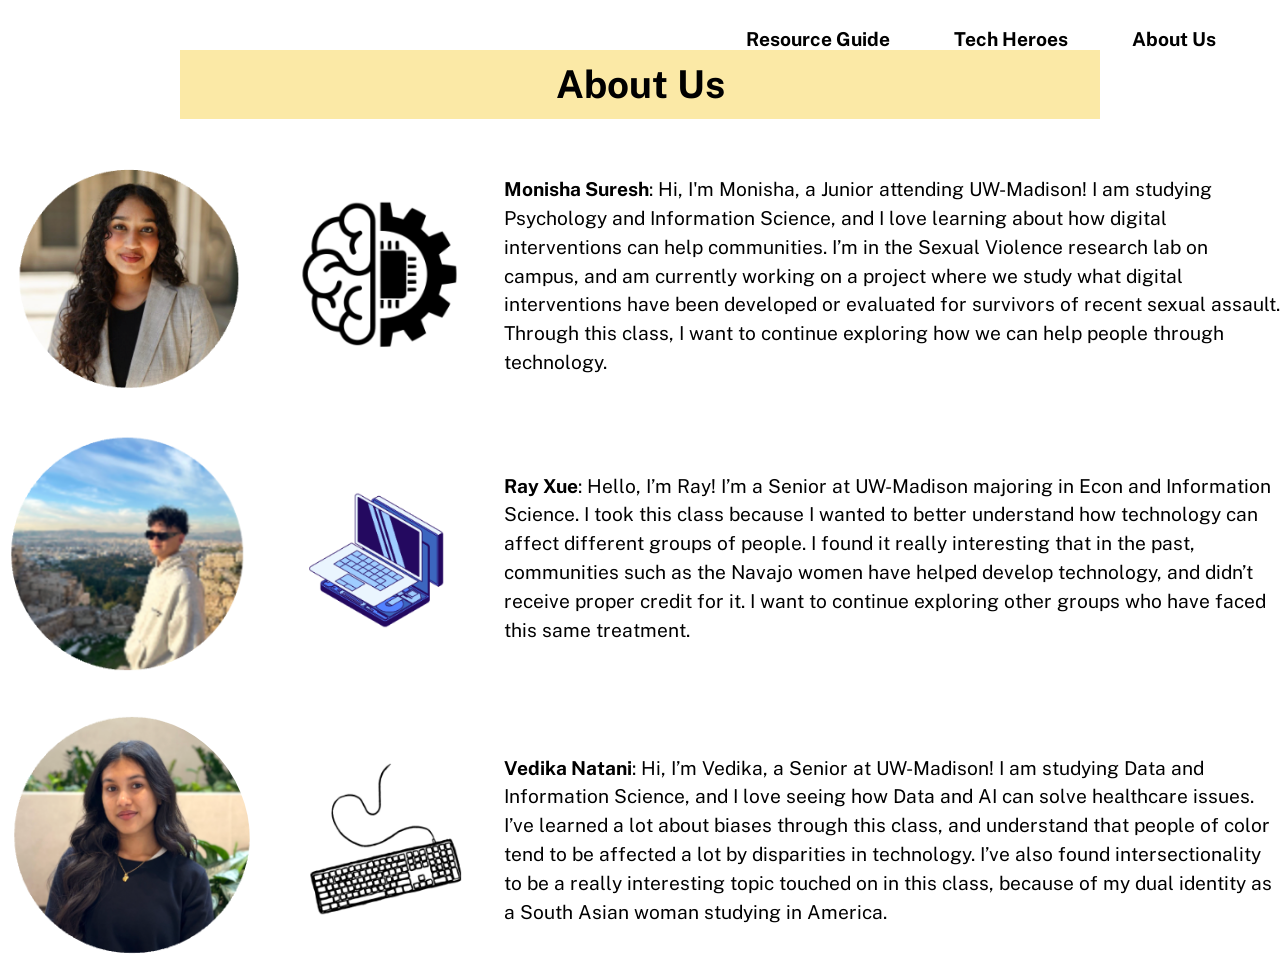
==== about-us.html @ 53cbfead "added about us page" ====
<!DOCTYPE html>
<html lang="en">
<head>
  <meta charset="UTF-8">
  <title>About Us - Code and Power</title>
  <link rel="preconnect" href="https://fonts.googleapis.com">
  <link rel="preconnect" href="https://fonts.gstatic.com" crossorigin>
  <link href="https://fonts.googleapis.com/css2?family=Anton&family=Public+Sans:wght@400;600;700&display=swap" rel="stylesheet">
  <link rel="stylesheet" href="style.css">
</head>
<body class="page about-us">

  <header class="site-header">
    <nav aria-label="Main navigation">

        <!-- This part of the code is the navigation bar. It contains links to the three required pages, so this part stays the same MS.-->
        <ul class="nav-links">
        <li><a href="resource-guide.html" aria-current="page">Resource Guide</a></li>
        <li><a href="tech-heroes.html">Tech Heroes</a></li>
        <li><a href="about-us.html">About Us</a></li>
        </ul>
    </nav>
  </header>

  <main class="page">

    <h1 class="page-title"><span>About Us</span></h1>

    <section class="members">

      <article class="member">
        <img class="member-photo" src="assets/MS_img.png" alt="Portrait of Monisha Suresh">
        <img class="member-icon" src="assets/ms2_img.png" alt="" aria-hidden="true">
        <p><strong>Monisha Suresh</strong>: Hi, I'm Monisha, a Junior attending UW-Madison! I am studying Psychology and Information Science, and I love learning about how digital interventions can help communities. I’m in the Sexual Violence research lab on campus, and am currently working on a project where we study what digital interventions have been developed or evaluated for survivors of recent sexual assault. Through this class, I want to continue exploring how we can help people through technology.</p>
      </article>

      <article class="member">
        <img class="member-photo" src="assets/RX_img.png" alt="Portrait of Ray Xue">
        <img class="member-icon" src="assets/rx2_img.png" alt="" aria-hidden="true">
        <p><strong>Ray Xue</strong>: Hello, I’m Ray! I’m a Senior at UW-Madison majoring in Econ and Information Science. I took this class because I wanted to better understand how technology can affect different groups of people. I found it really interesting that in the past, communities such as the Navajo women have helped develop technology, and didn’t receive proper credit for it. I want to continue exploring other groups who have faced this same treatment.</p>
      </article>

      <article class="member">
        <img class="member-photo" src="assets/VN_img.png" alt="Portrait of Vedika Natani">
        <img class="member-icon" src="assets/vn2_img.png" alt="" aria-hidden="true">
        <p><strong>Vedika Natani</strong>: Hi, I’m Vedika, a Senior at UW-Madison! I am studying Data and Information Science, and I love seeing how Data and AI can solve healthcare issues. I’ve learned a lot about biases through this class, and understand that people of color tend to be affected a lot by disparities in technology. I’ve also found intersectionality to be a really interesting topic touched on in this class, because of my dual identity as a South Asian woman studying in America.</p>
      </article>

    </section>

  </main>

</body>
</html>
---- style.css ----
/* These are some Global variables defined at the top. These will be used throughout the website VN */
:root {
    --ink: #000;
    --paper: #fff;
    --highlight: #fbe9a6;
    --font-display: "Anton", "Impact", "Arial Narrow Bold", sans-serif;
    --font-body: "Public Sans", "Helvetica Neue", Arial, sans-serif;
  }
  
  /* Referenced Stack Overflow article to apply box sizing property to EVERY element along with before and after pseudo elements in the webpage VN*/
  /* https://stackoverflow.com/questions/69142205/can-this-code-section-before-after-boxsizing-border-box-work */
  *, *::before, *::after { box-sizing: border-box; }
  
  html, body { height: 100%; margin: 0; }
  
  body {
    background: var(--paper);
    color: var(--ink);
    font-family: var(--font-body);
  }
  
  a { color: inherit; }
  
  /* This is the navbar section, and it is shared by all pages VN */
  .site-header {
    position: absolute;
    top: 0;
    left: 0;
    right: 0;
    padding: 1.75rem 4rem;
  }
  
  .nav-links {
    display: flex;
    justify-content: flex-end;
    gap: 4rem;
    margin: 0;
    padding: 0;
    list-style: none;
  }
  
  .nav-links a {
    font-size: 1.2rem;
    font-weight: 700;
    text-decoration: none;
  }
  
  .nav-links a:hover,
  .nav-links a:focus-visible {
    text-decoration: underline;
    text-decoration-thickness: 3px;
    text-underline-offset: 6px;
  }
  
  /* ------------- This is the Splash Page section VN -------------------*/
  body.splash {
    height: 100vh;
    overflow: hidden; /* splash page never scrolls VN*/
  }
  
  .hero {
    height: 100%;
    display: flex;
    flex-direction: column;
    align-items: center;
    justify-content: center;
    padding: 0 2rem;
    text-align: center;
  }
  
  .hero h1 {
    margin: 0;
    font-family: var(--font-display);
    font-weight: 400;
    font-size: clamp(3.5rem, 9vw, 7.5rem);
    line-height: 1.1;
    text-transform: none;
  }
  
  /* This is what gives the subheading a highlight VN */
  .tagline {
    margin: 0.4rem 0 0;
    padding: 0.6rem 2.5rem;
    background: var(--highlight);
    font-size: clamp(1.1rem, 2.4vw, 2rem);
    font-weight: 700;
    width: min(72vw, 1100px);
  }

  /* Three images under the highlighted subheading; viewport height is set and fixed so the page doesn't need to be scrolled VN */
  .hero-images {
    display: flex;
    justify-content: space-around;
    align-items: flex-end;
    width: min(72vw, 1100px);
    margin-top: 7vh; /* 7vh away from the bottom of the subheading VN */
  }

  .hero-images img {
    display: block;
    width: auto;
    max-width: 30%;
    object-fit: contain;
  }

  /* heights for all three images are already set and fixed here VN*/
  .img-scales { height: 26vh; }
  .img-heart  { height: 33vh; }
  .img-code   { height: 21vh; }

  /* -------------- This is the section for an inner page: Resource Page MS-------------------------*/
.page .site-header {
    position: static; /* nav sits in normal flow on pages that scroll MS */
    padding-bottom: 0;
  }
   
  .content {
    max-width: 920px;
    margin: 0 auto;
    padding: 1.5rem 1.5rem 5rem;
    font-size: 1.1rem;
    line-height: 1.55;
  }
   
  .page-title {
    margin: 0 0 2rem;
    text-align: center;
    font-size: 1.35rem;
    font-weight: 700;
  }
   
  .page-title span {
    display: block;
    padding: 0.6rem 1rem;
    background: var(--highlight);
  }
   
  .block p { margin: 0 0 1.4rem; }
   
  .block h2 {
    margin: 0 0 1.25rem;
    font-size: 1.1rem;
    font-weight: 700;
  }
   
  /* dashed divider between sections MS*/
  .divided {
    margin-top: 2.5rem;
    padding-top: 1.25rem;
    border-top: 2px dashed var(--ink);
  }

  /* -------------- This is the section for an inner page: About Us VN-------------------------*/
  .content.wide { max-width: 1240px; }
 
.about-us .page-title { margin-bottom: 2.0rem; }
 
.about-us .page-title span {
  max-width: 920px;
  margin: 0 auto;
  padding: 0.75rem 1rem;
  font-size: clamp(1.6rem, 3vw, 2.4rem);
}
 
.members {
  display: flex;
  flex-direction: column;
  gap: 2rem;
}
 
/* photo | icon | text */
.member {
  display: grid;
  grid-template-columns: 250px 190px 1fr;
  align-items: center;
  column-gap: 2rem;
}
 
.member p {
  margin: 0;
  font-size: 1.2rem;
  line-height: 1.5;
}
 
.member-photo {
  width: 250px;
  height: 250px;
  border-radius: 50%;
  object-fit: cover;
  display: block;
}
 
.member-icon {
  width: 100%;
  max-height: 170px;
  object-fit: contain;
  display: block;
}
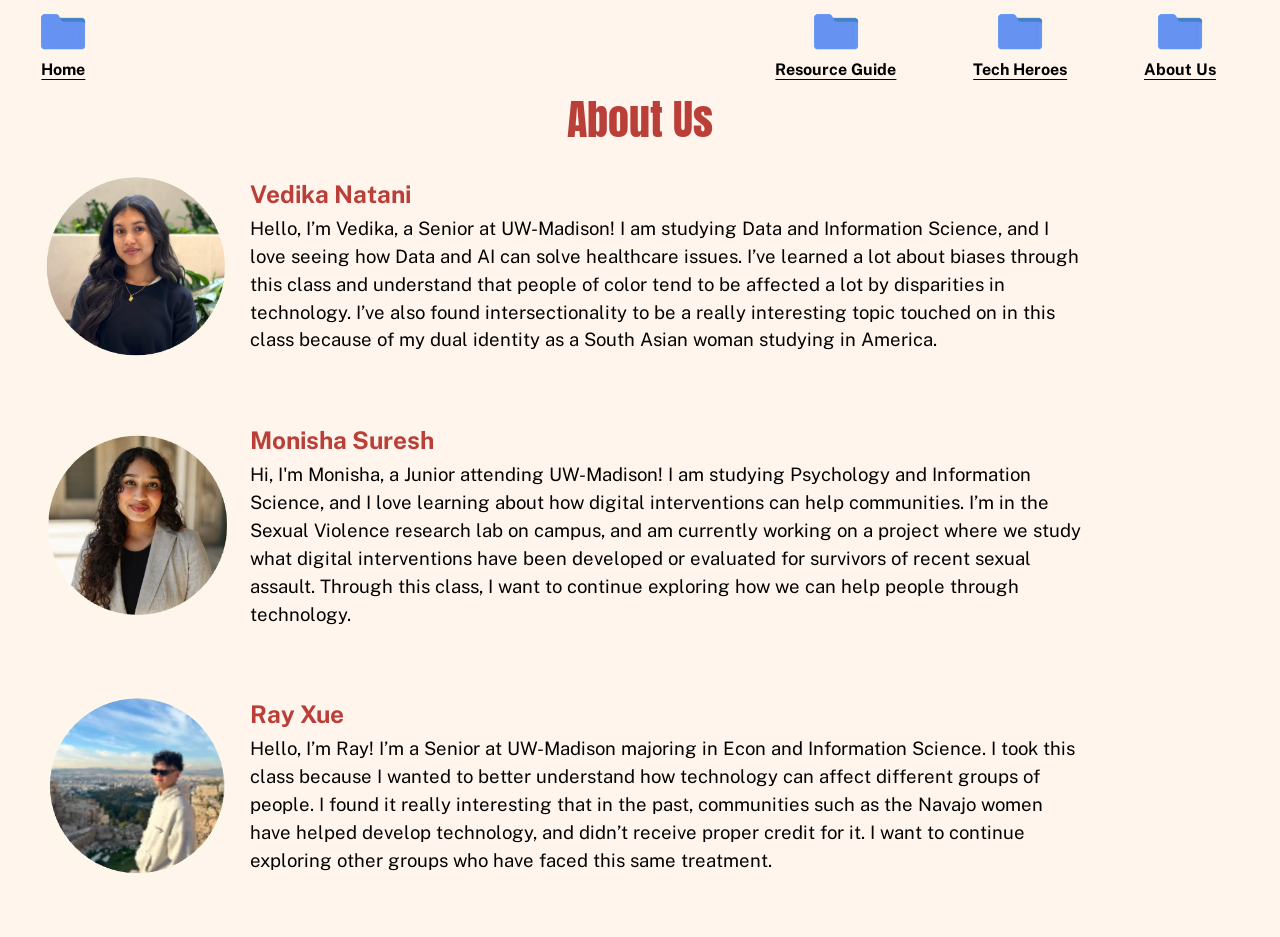
==== commit 67973c1f: "updated about us page based on new design and added comments" ====
--- a/about-us.html
+++ b/about-us.html
@@ -3,50 +3,88 @@
 <head>
   <meta charset="UTF-8">
   <title>About Us - Code and Power</title>
+
+  <!-- These three lines connect and load Google Fonts, so we can use the fonts we like (used Stack Overflow as reference) VN-->
   <link rel="preconnect" href="https://fonts.googleapis.com">
   <link rel="preconnect" href="https://fonts.gstatic.com" crossorigin>
   <link href="https://fonts.googleapis.com/css2?family=Anton&family=Public+Sans:wght@400;600;700&display=swap" rel="stylesheet">
+
   <link rel="stylesheet" href="style.css">
 </head>
-<body class="page about-us">
 
-  <header class="site-header">
+<!-- class="guide" tells our stylesheet to apply the same background as other pages (resource guide page for example) VN -->
+<body class="guide">
+
+  
+  <!-- This is the navbar, and it will stay the same across all pages of the website. It links to the 3 required pages plus the splash page VN-->
+  <header class="splash-nav">
     <nav aria-label="Main navigation">
-
-        <!-- This part of the code is the navigation bar. It contains links to the three required pages, so this part stays the same MS.-->
-        <ul class="nav-links">
-        <li><a href="resource-guide.html" aria-current="page">Resource Guide</a></li>
-        <li><a href="tech-heroes.html">Tech Heroes</a></li>
-        <li><a href="about-us.html">About Us</a></li>
-        </ul>
+      <ul>
+        <li class="nav-home">
+          <a href="index.html" aria-current="page">
+            <img class="folder" src="assets/folder-icon_img.png" alt="">
+            <span>Home</span>
+          </a>
+        </li>
+        <li>
+          <a href="resource-guide.html">
+            <img class="folder" src="assets/folder-icon_img.png" alt="">
+            <span>Resource Guide</span>
+          </a>
+        </li>
+        <li>
+          <a href="tech-heroes.html">
+            <img class="folder" src="assets/folder-icon_img.png" alt="">
+            <span>Tech Heroes</span>
+          </a>
+        </li>
+        <li>
+          <a href="about-us.html">
+            <img class="folder" src="assets/folder-icon_img.png" alt="">
+            <span>About Us</span>
+          </a>
+        </li>
+      </ul>
     </nav>
   </header>
 
-  <main class="page">
 
-    <h1 class="page-title"><span>About Us</span></h1>
+  <!-- page title, this is same style as resource guide page, so used the same style rule VN -->
+  <header class="guide-header">
+    <h1>About Us</h1>
+  </header>
 
-    <section class="members">
+  <main class="about-main">
 
-      <article class="member">
-        <img class="member-photo" src="assets/MS_img.png" alt="Portrait of Monisha Suresh">
-        <img class="member-icon" src="assets/ms2_img.png" alt="" aria-hidden="true">
-        <p><strong>Monisha Suresh</strong>: Hi, I'm Monisha, a Junior attending UW-Madison! I am studying Psychology and Information Science, and I love learning about how digital interventions can help communities. I’m in the Sexual Violence research lab on campus, and am currently working on a project where we study what digital interventions have been developed or evaluated for survivors of recent sexual assault. Through this class, I want to continue exploring how we can help people through technology.</p>
-      </article>
+    <!-- Each team member is one <article>: a round photo on the left, then their name
+         and bio on the right. The three are stacked with a gap between them VN -->
 
-      <article class="member">
-        <img class="member-photo" src="assets/RX_img.png" alt="Portrait of Ray Xue">
-        <img class="member-icon" src="assets/rx2_img.png" alt="" aria-hidden="true">
-        <p><strong>Ray Xue</strong>: Hello, I’m Ray! I’m a Senior at UW-Madison majoring in Econ and Information Science. I took this class because I wanted to better understand how technology can affect different groups of people. I found it really interesting that in the past, communities such as the Navajo women have helped develop technology, and didn’t receive proper credit for it. I want to continue exploring other groups who have faced this same treatment.</p>
-      </article>
+    <!--------------------------- VEDIKA ----------------------->
+    <article class="member">
+      <img class="member-photo" src="assets/VN_img.png" alt="Portrait of Vedika Natani">
+      <div class="member-text">
+        <h2>Vedika Natani</h2>
+        <p>Hello, I’m Vedika, a Senior at UW-Madison! I am studying Data and Information Science, and I love seeing how Data and AI can solve healthcare issues. I’ve learned a lot about biases through this class and understand that people of color tend to be affected a lot by disparities in technology. I’ve also found intersectionality to be a really interesting topic touched on in this class because of my dual identity as a South Asian woman studying in America.</p>
+      </div>
+    </article>
 
-      <article class="member">
-        <img class="member-photo" src="assets/VN_img.png" alt="Portrait of Vedika Natani">
-        <img class="member-icon" src="assets/vn2_img.png" alt="" aria-hidden="true">
-        <p><strong>Vedika Natani</strong>: Hi, I’m Vedika, a Senior at UW-Madison! I am studying Data and Information Science, and I love seeing how Data and AI can solve healthcare issues. I’ve learned a lot about biases through this class, and understand that people of color tend to be affected a lot by disparities in technology. I’ve also found intersectionality to be a really interesting topic touched on in this class, because of my dual identity as a South Asian woman studying in America.</p>
-      </article>
+    <!------------------- MONISHA ----------------------->
+    <article class="member">
+      <img class="member-photo" src="assets/MS_img.png" alt="Portrait of Monisha Suresh">
+      <div class="member-text">
+        <h2>Monisha Suresh</h2>
+        <p>Hi, I'm Monisha, a Junior attending UW-Madison! I am studying Psychology and Information Science, and I love learning about how digital interventions can help communities. I’m in the Sexual Violence research lab on campus, and am currently working on a project where we study what digital interventions have been developed or evaluated for survivors of recent sexual assault. Through this class, I want to continue exploring how we can help people through technology.</p>
+      </div>
+    </article>
 
-    </section>
+    <!--------------------- RAY -------------------------->
+    <article class="member">
+      <img class="member-photo" src="assets/RX_img.png" alt="Portrait of Ray Xue">
+      <div class="member-text">
+        <h2>Ray Xue</h2>
+        <p>Hello, I’m Ray! I’m a Senior at UW-Madison majoring in Econ and Information Science. I took this class because I wanted to better understand how technology can affect different groups of people. I found it really interesting that in the past, communities such as the Navajo women have helped develop technology, and didn’t receive proper credit for it. I want to continue exploring other groups who have faced this same treatment.</p>
+      </div>
+    </article>
 
   </main>
 
--- a/style.css
+++ b/style.css
@@ -1,198 +1,351 @@
-/* These are some Global variables defined at the top. These will be used throughout the website VN */
+/* constant variables that will be used throughout the website VN */
 :root {
-    --ink: #000;
-    --paper: #fff;
-    --highlight: #fbe9a6;
-    --font-display: "Anton", "Impact", "Arial Narrow Bold", sans-serif;
-    --font-body: "Public Sans", "Helvetica Neue", Arial, sans-serif;
-  }
-  
-  /* Referenced Stack Overflow article to apply box sizing property to EVERY element along with before and after pseudo elements in the webpage VN*/
-  /* https://stackoverflow.com/questions/69142205/can-this-code-section-before-after-boxsizing-border-box-work */
-  *, *::before, *::after { box-sizing: border-box; }
-  
-  html, body { height: 100%; margin: 0; }
-  
-  body {
-    background: var(--paper);
-    color: var(--ink);
-    font-family: var(--font-body);
-  }
-  
-  a { color: inherit; }
-  
-  /* This is the navbar section, and it is shared by all pages VN */
-  .site-header {
-    position: absolute;
-    top: 0;
-    left: 0;
-    right: 0;
-    padding: 1.75rem 4rem;
-  }
-  
-  .nav-links {
+  --ink: #000;                /* main text color (black) VN */
+  --cream: #fff5ec;           /* page background VN */
+  --brick: #b93f38;           /* red: title, date cards, footer bar VN */
+
+  /* we will be using our chosen fonts from Google Fonts. If they fail to load, we listed some backup fonts below VN */
+  --font-display: "Anton", "Impact", "Arial Narrow Bold", sans-serif;   /* big title and date numbers VN */
+  --font-body: "Public Sans", "Helvetica Neue", Arial, sans-serif;      /* everything else VN */
+}
+
+
+/* ---------- This is the "base" / what we will be using throughout the website VN ---------- */
+/* Makes width and height include padding and borders, so sizes are easier to work with VN */
+*, *::before, *::after { box-sizing: border-box; }
+
+/* Remove the browser's default margin around the page VN */
+html, body { height: 100%; margin: 0; }
+
+body {
+  color: var(--ink);
+  font-family: var(--font-body);
+}
+
+/* the links will be the same color as the text instead of turning blue VN */
+a { color: inherit; }
+
+
+/* ---------- 3. Splash page (index.html) ---------- */
+/* ".splash" is the class on the <body> of index.html, so these rules
+   only apply to this page VN */
+.splash {
+  /* The page is split into three stacked rows: navbar on top, main
+     content in the middle (1fr = takes all the leftover height), and the
+     footer bar at the bottom. There's no max-width, so the page always
+     reaches the edges of the browser window. VN */
+  display: grid;
+  grid-template-rows: auto 1fr auto;
+  height: 100vh;               /* vh = percent of the window height VN */
+  height: 100dvh;              
+  overflow: hidden;            /* we don't want the splash page to scroll VN */
+  background: var(--cream);
+}
+
+/* --- navbar: Home on the left, three page links on the right VN --- */
+
+.splash-nav { padding: 1.2vh 5vw 0 3vw; }
+
+.splash-nav ul {
+  display: flex;
+  align-items: flex-start;
+  gap: 6vw;                    /* space between the links VN */
+  margin: 0;
+  padding: 0;
+  list-style: none;            /* removes the bullet points VN */
+}
+
+/* An auto margin on the right takes up all the free space, which pushes
+   the other three links to the far right edge VN */
+.splash-nav .nav-home { margin-right: auto; }
+
+.splash-nav a {
+  display: flex;
+  flex-direction: column; /* folder icon on top, label underneath VN */
+  align-items: center;
+  gap: 0.3rem;
+  /* from Stack Overflow: clamp(smallest, preferred, largest): scales with screen width but
+     never gets smaller or bigger than the limits VN */
+  font-size: clamp(1rem, 1.2vw, 1.7rem);
+  font-weight: 700;
+  text-decoration: underline;
+  text-underline-offset: 4px;
+}
+
+/* hover means mouse is over the page link VN */
+.splash-nav a:hover,
+.splash-nav a:focus-visible { color: var(--brick); }
+
+/* The folder icon image VN */
+.folder { display: block; width: clamp(40px, 4.8vw, 50px); height: auto; }
+
+/* --- main area: date cards on the left, banner + title on the right VN --- */
+.stage {
+  display: grid;
+  grid-template-columns: 32vw 1fr;   /* left column is 32% of the screen VN */
+  column-gap: 4vw;
+  padding: 0 2.5vw 3vh 2vw;
+  min-height: 0;   /* lets the grid shrink to fit the screen instead of overflowing VN */
+}
+
+/* Date cards, stacked vertically and pinned to the bottom of the left column VN */
+.dates {
+  align-self: end;  /* sit at the bottom of the column VN */
+  display: flex;
+  flex-direction: column;
+  gap: 2.2vh;
+  margin: 0;
+  padding: 0;
+  list-style: none;
+  color: var(--brick);   /* red text for every card VN*/
+}
+
+/* One card: the date on the left, the event name filling the rest VN */
+.dates li {
+  display: grid;
+  grid-template-columns: auto 1fr;   /* "auto" fits the date; "1fr" lets the event name use the remaining space VN */
+  align-items: center;
+  column-gap: 1.2vw;
+  padding: 0.8vh 1.5vw;
+  border: 2px solid var(--brick);
+  border-radius: 999px;
+}
+
+/* Day number + month, side by side, lined up along the bottom of the text VN */
+.date { display: flex; align-items: baseline; gap: 0.35vw; }
+
+.day {
+  font-family: var(--font-display); 
+  /* min() picks the smaller of the two values, so the number shrinks on
+     short screens and the cards never push the page past the screen. VN */
+  font-size: min(4.5vw, 9.5vh);
+  line-height: 1.1;
+}
+
+.month {
+  font-size: min(1.6vw, 3vh);
+  text-transform: uppercase; /* shows "Oct" as "OCT" VN */
+}
+
+.event {
+  text-align: center;
+  font-size: min(1.75vw, 3.3vh);
+  font-weight: 700;
+  text-transform: uppercase;
+  line-height: 1.3;
+}
+
+/* Right column: banner image above the title and tagline VN */
+.intro {
+  display: flex;
+  flex-direction: column;
+  gap: 4vh;
+  min-height: 0;
+  padding-top: 4vh;
+}
+
+.banner {
+  display: block;
+  width: 100%;
+  height: 32vh;
+  object-fit: cover;  /* crops instead of stretching if the shape differs VN */
+}
+
+/* Title + tagline block. The auto left margin pushes it toward the right VN */
+.intro-text {
+  width: 34vw;
+  margin: 0 2vw 0 auto;
+  text-align: center;
+}
+
+.intro-text h1 {
+  margin: 0;
+  color: var(--brick);
+  font-family: var(--font-display);
+  font-weight: 400;          
+  font-size: clamp(2.5rem, 5.3vw, 6.5rem);
+  line-height: 1.1;
+  white-space: nowrap; /* keep "Code and Power" on one line VN */
+}
+
+.tagline {
+  margin: 1.5vh 0 0;
+  font-size: clamp(1.1rem, 2vw, 2.1rem);
+  font-weight: 700;
+  line-height: 1.3;
+  text-decoration: underline;
+  text-underline-offset: 5px;
+}
+
+/* --- footer credits bar --- */
+.credits {
+  background: var(--brick);  /* the red bar across the bottom VN */
+  color: #fff;
+  padding: 2vh 2rem;
+}
+
+.credits ul {
+  display: flex;
+  justify-content: center; /* center the names in the bar VN */
+  margin: 0;
+  padding: 0;
+  list-style: none;
+  font-size: clamp(0.9rem, 1.2vw, 1.6rem);
+  font-weight: 700;
+}
+
+/* Referenced Stack Overflow: Adds a "|" before every name except the first. "li + li" means "an li
+   that comes right after another li". This way, we don't need separate bars typed in VN */
+.credits li + li::before {
+  content: "|";
+  margin: 0 2vw;
+}
+
+  /* ---------- This section is for the Resource Guide page (resource-guide.html) MS ---------- */
+  .guide {
+    min-height: 100vh;
+    height: auto;   /* let the page grow as tall as its content MS */
+    background: var(--cream);
+    /* Text scales with the screen width but stays between 1rem and 1.45rem MS */
+    font-size: clamp(1rem, 1.45vw, 1.45rem);
+    line-height: 1.5;            /* space between lines of text MS */
+  }
+   
+  /* --- title row: folder icon + red title, centered MS --- */
+  .guide-header {
     display: flex;
-    justify-content: flex-end;
-    gap: 4rem;
+    justify-content: center;
+    align-items: center;  /* line the icon up with the middle of the title MS */
+    gap: 1.5vw;
+    padding: 1.5vh 3vw 0;
+  }
+   
+  .home-link { display: block; flex-shrink: 0; }   /* flex-shrink: 0 stops the icon from being squeezed on narrow  screens MS */
+   
+  .guide-header h1 {
+    margin: 0;
+    color: var(--brick);
+    font-family: var(--font-display);
+    font-weight: 400;            
+    font-size: clamp(1.8rem, 3.3vw, 3.6rem);
+    line-height: 1.15;
+    text-align: center; /* if the title wraps to two lines, keep it centered MS */
+  }
+   
+  /* --- main content: 3vw margin on the left and right, no max-width MS --- */
+  .guide-main { padding: 1vh 3vw 6vh; }
+   
+  .guide-main p { margin: 0 0 1.2em; }   /* blank space between paragraphs MS */
+   
+  /* The first paragraph is centered; the ones after it are left-aligned. MS */
+  .lead { text-align: center; }
+   
+  /* --- reflection box: one rounded red border around the whole section MS --- */
+  .reflection {
+    margin: 3rem 0 2rem;
+    padding: 1rem 1.5vw 1.25rem;
+    border: 2px solid var(--brick);
+    border-radius: 2.5rem;       
+  }
+   
+  .reflection h2 {
+    margin: 0 0 0.6em;
+    font-size: 1.1em;
+    font-weight: 700;
+  }
+   
+  .reflection p:last-child { margin-bottom: 0; }   /* no extra space under the last line inside the box MS */
+   
+  /* Red lines like "Watch Kimberlé Crenshaw's TED talk..." MS */
+  .red-label { color: var(--brick); }
+   
+  /* Space reserved for the video, keeps the TED talk video centered MS */
+  .video-embed {
+    min-height: 12rem;
+    margin: 0 0 1.2em;
+    text-align: center;
+  }
+   
+  .video-embed iframe {
+    width: 100%;
+    max-width: 800px;
+    aspect-ratio: 16 / 9; /* keeps a standard video shape at any width MS */
+    border: 0;
+  }
+   
+  /* --- resources list: book icon + underlined title + description MS --- */
+  .resources h2 {
+    margin: 0 0 0.6em;
+    font-size: 1.15em;
+    font-weight: 700;
+    text-decoration: underline;
+  }
+   
+  .resource-list {
+    display: grid;
+    gap: 0.8em;  /* space between the three items MS */
     margin: 0;
     padding: 0;
-    list-style: none;
-  }
-  
-  .nav-links a {
-    font-size: 1.2rem;
-    font-weight: 700;
-    text-decoration: none;
-  }
-  
-  .nav-links a:hover,
-  .nav-links a:focus-visible {
-    text-decoration: underline;
-    text-decoration-thickness: 3px;
-    text-underline-offset: 6px;
-  }
-  
-  /* ------------- This is the Splash Page section VN -------------------*/
-  body.splash {
-    height: 100vh;
-    overflow: hidden; /* splash page never scrolls VN*/
-  }
-  
-  .hero {
-    height: 100%;
-    display: flex;
-    flex-direction: column;
-    align-items: center;
-    justify-content: center;
-    padding: 0 2rem;
-    text-align: center;
-  }
-  
-  .hero h1 {
-    margin: 0;
-    font-family: var(--font-display);
-    font-weight: 400;
-    font-size: clamp(3.5rem, 9vw, 7.5rem);
-    line-height: 1.1;
-    text-transform: none;
-  }
-  
-  /* This is what gives the subheading a highlight VN */
-  .tagline {
-    margin: 0.4rem 0 0;
-    padding: 0.6rem 2.5rem;
-    background: var(--highlight);
-    font-size: clamp(1.1rem, 2.4vw, 2rem);
-    font-weight: 700;
-    width: min(72vw, 1100px);
-  }
-
-  /* Three images under the highlighted subheading; viewport height is set and fixed so the page doesn't need to be scrolled VN */
-  .hero-images {
-    display: flex;
-    justify-content: space-around;
-    align-items: flex-end;
-    width: min(72vw, 1100px);
-    margin-top: 7vh; /* 7vh away from the bottom of the subheading VN */
-  }
-
-  .hero-images img {
+    list-style: none;  /* we don't want the bullets, since each item has an icon MS */
+  }
+   
+  .resource-list li {
+    display: grid;
+    grid-template-columns: auto 1fr;   /* icon column + text column MS */
+    column-gap: 1.2vw;
+    align-items: start;
+  }
+   
+  .resource-list p { margin: 0; }
+  .resource-list a { text-decoration: underline; }
+   
+  .book {
     display: block;
-    width: auto;
-    max-width: 30%;
-    object-fit: contain;
-  }
-
-  /* heights for all three images are already set and fixed here VN*/
-  .img-scales { height: 26vh; }
-  .img-heart  { height: 33vh; }
-  .img-code   { height: 21vh; }
-
-  /* -------------- This is the section for an inner page: Resource Page MS-------------------------*/
-.page .site-header {
-    position: static; /* nav sits in normal flow on pages that scroll MS */
-    padding-bottom: 0;
-  }
-   
-  .content {
-    max-width: 920px;
-    margin: 0 auto;
-    padding: 1.5rem 1.5rem 5rem;
-    font-size: 1.1rem;
-    line-height: 1.55;
-  }
-   
-  .page-title {
-    margin: 0 0 2rem;
-    text-align: center;
-    font-size: 1.35rem;
-    font-weight: 700;
-  }
-   
-  .page-title span {
-    display: block;
-    padding: 0.6rem 1rem;
-    background: var(--highlight);
-  }
-   
-  .block p { margin: 0 0 1.4rem; }
-   
-  .block h2 {
-    margin: 0 0 1.25rem;
-    font-size: 1.1rem;
-    font-weight: 700;
-  }
-   
-  /* dashed divider between sections MS*/
-  .divided {
-    margin-top: 2.5rem;
-    padding-top: 1.25rem;
-    border-top: 2px dashed var(--ink);
-  }
-
-  /* -------------- This is the section for an inner page: About Us VN-------------------------*/
-  .content.wide { max-width: 1240px; }
+    width: clamp(30px, 3.4vw, 46px);
+    height: auto;   /* keeps the icon's proportions MS */
+    margin-top: 0.15em;  /* nudges the icon down to line up with the first line of text MS */
+  }
+
+/* ------------- This section will be for the tech heroes page VN ------------------ */
+
+
+/* ---------- This is the About Us page (about-us.html) VN ---------- */
+/* The page background, title, and base text size come from the shared rules
+   at the top (".guide, .heroes, .about"). Below are the parts
+   that are new and specifically for this page. VN */
  
-.about-us .page-title { margin-bottom: 2.0rem; }
+   .about-main { padding: 3vh 3vw 6vh; }
  
-.about-us .page-title span {
-  max-width: 920px;
-  margin: 0 auto;
-  padding: 0.75rem 1rem;
-  font-size: clamp(1.6rem, 3vw, 2.4rem);
-}
- 
-.members {
-  display: flex;
-  flex-direction: column;
-  gap: 2rem;
-}
- 
-/* photo | icon | text */
-.member {
-  display: grid;
-  grid-template-columns: 250px 190px 1fr;
-  align-items: center;
-  column-gap: 2rem;
-}
- 
-.member p {
-  margin: 0;
-  font-size: 1.2rem;
-  line-height: 1.5;
-}
- 
-.member-photo {
-  width: 250px;
-  height: 250px;
-  border-radius: 50%;
-  object-fit: cover;
-  display: block;
-}
- 
-.member-icon {
-  width: 100%;
-  max-height: 170px;
-  object-fit: contain;
-  display: block;
-}+   /* All team members have round photo on the left, name + bio on the right.
+      The photo column is 15% of the screen width, but never smaller than 130px
+      or larger than 250px. max-width stops the bio lines from stretching
+      across the whole screen VN */
+   .member {
+     display: grid;
+     grid-template-columns: clamp(130px, 15vw, 250px) 1fr;
+     column-gap: 1.5vw;
+     align-items: center; /* centers the photo against the name and bio VN */
+     max-width: 82vw;
+   }
+    
+   /* The space between one member and the next. */
+   .member + .member { margin-top: clamp(2rem, 7vh, 4.5rem); }
+    
+   /* to get the photos rounded, we took a square photo, rounded all the way into a curcle, and fill the circle by cropping instead of stretching VN */
+   .member-photo {
+     display: block;
+     width: 100%;
+     aspect-ratio: 1 / 1;  
+     border-radius: 50%;      
+     object-fit: cover;      
+   }
+    
+   .member-text h2 {
+     margin: 0 0 0.25em;
+     color: var(--brick);
+     font-size: clamp(1.3rem, 1.9vw, 2rem);
+     font-weight: 700;
+     line-height: 1.2;
+   }
+    
+   .member-text p { margin: 0; }
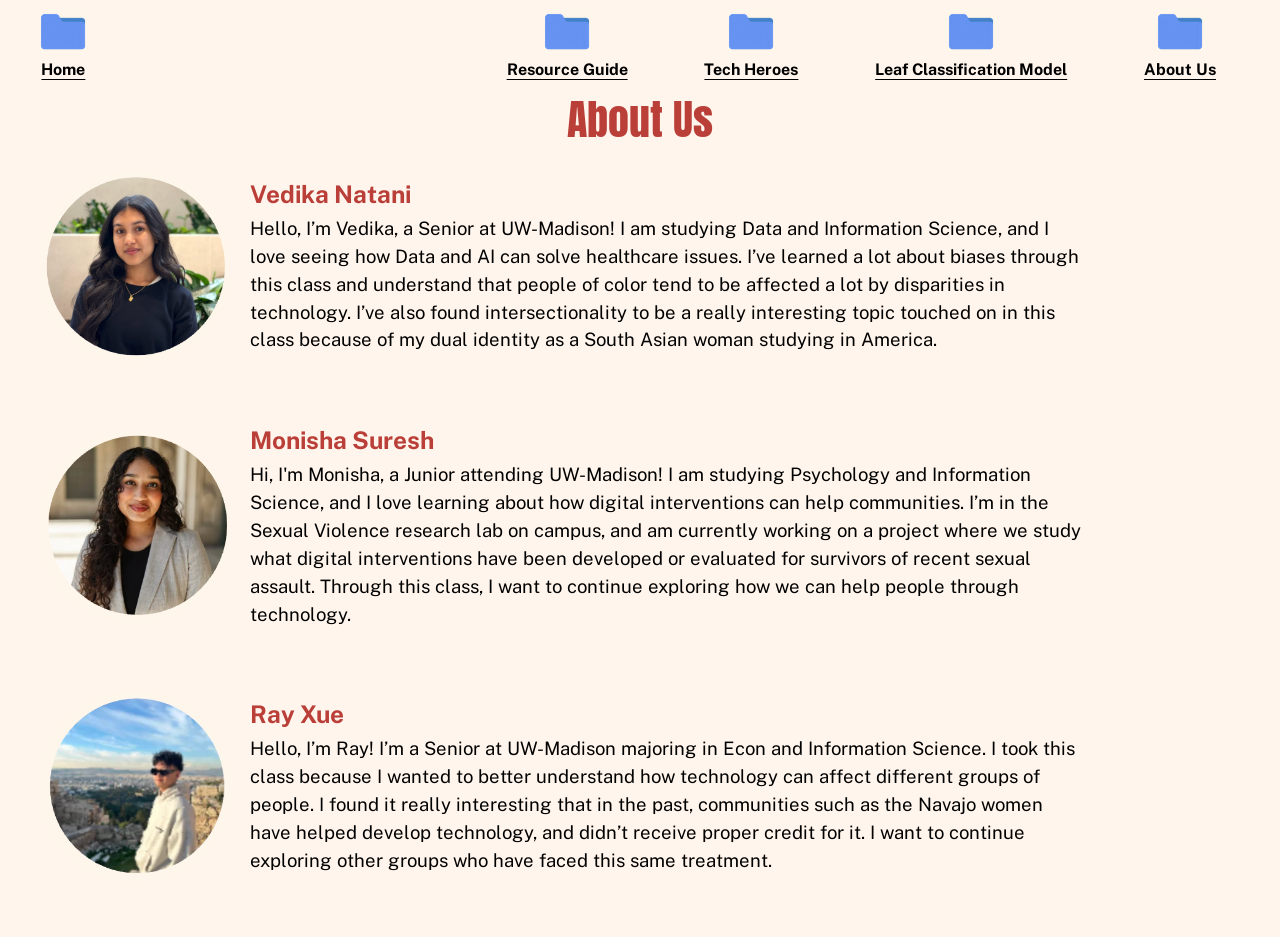
==== commit ffdde29a: "new page html and assets dump" ====
--- a/about-us.html
+++ b/about-us.html
@@ -36,6 +36,12 @@
           <a href="tech-heroes.html">
             <img class="folder" src="assets/folder-icon_img.png" alt="">
             <span>Tech Heroes</span>
+          </a>
+        </li>
+        <li>
+          <a href="teachable-machine.html">
+            <img class="folder" src="assets/folder-icon_img.png" alt="">
+            <span>Leaf Classification Model</span>
           </a>
         </li>
         <li>
--- a/style.css
+++ b/style.css
@@ -306,7 +306,95 @@
     margin-top: 0.15em;  /* nudges the icon down to line up with the first line of text MS */
   }
 
+/* --------- This is the "Questions to think about..." section (between the reflection box and Resources) VN ------ */
+.questions {
+  margin: 3.5rem 0;
+  text-align: center;  /* all the questions are centered VN */
+  font-size: 1.50rem;      
+}
+ 
+/* The "Questions to think about..." heading style VN */
+.questions h2 {
+  margin: 0 0 0.7em;
+  color: var(--brick);
+  font-size: 1.1em;
+  font-weight: 700;
+  text-decoration: underline;
+}
+ 
+.questions p { margin: 0 0 1.2em; } /* margin of this div/section VN */
+ 
+/* The bottom row: picture -> last two questions -> picture.
+   Each picture column is a share of the screen width, with a minimum and maximum size VN */
+.questions-row {
+  display: grid;
+  grid-template-columns: clamp(110px, 21vw, 340px) 1fr clamp(100px, 15vw, 250px);
+  column-gap: 2vw;
+}
+ 
+.questions-text { align-self: start; } /* text sits at the top of the row VN */
+.questions-text p:last-child { margin-bottom: 0; }
+ 
+.q-brain,
+.q-thinker {
+  display: block;
+  width: 100%;
+  height: auto;  /* keeps each picture's proportions VN */
+  align-self: end;  /* pictures sit at the bottom of the row VN */
+}
+
 /* ------------- This section will be for the tech heroes page VN ------------------ */
+/* The page background, title row, and base text size come from the shared
+   rules at the top (".guide, .heroes"). Below are the parts
+   that are only on this page. RX */
+ 
+/* Same side margins as the Resource Guide: content reaches the screen edges RX */
+.heroes-main { padding: 3vh 3vw 6vh; }
+ 
+/* One hero = red heading + rounded box. The top margin on every entry after
+   the first is the gap that keeps the three stacked boxes distinct. RX */
+.hero-entry + .hero-entry { margin-top: 3.5rem; }
+ 
+.hero-entry h2 {
+  margin: 0 0 0.3rem;
+  padding-left: 2vw;  /* lines the heading up just inside the box's rounded corner RX */
+  color: var(--brick);
+  font-size: clamp(1.4rem, 1.5vw, 2.4rem);
+  font-weight: 700;
+  line-height: 1.2;
+}
+ 
+/* The rounded red box. Two columns: photo on the left, text on the right.
+   The photo column is 15% of the screen width, but never smaller than 140px
+   or larger than 250px RX */
+.hero-box {
+  display: grid;
+  grid-template-columns: clamp(140px, 15vw, 250px) 1fr;
+  column-gap: 4vw;
+  align-items: center;  /* centers the photo vertically against the text RX */
+  padding: 1.5rem 2vw;
+  border: 2px solid var(--brick);
+  border-radius: 2.5rem;       
+}
+ 
+.hero-photo {
+  display: block;
+  width: 100%;
+  aspect-ratio: 17 / 20;  /* keeps every photo frame the same shape RX */
+  object-fit: cover;   /* fills the frame by cropping instead of stretching RX */
+}
+ 
+.hero-text p { margin: 0 0 0.6em; }
+ 
+/* The two links under each bio: bold, underlined, and spread evenly across the row. RX */
+.hero-text .hero-links {
+  display: flex;
+  flex-wrap: wrap;             /* on narrow screens the links drop to separate lines RX */
+  justify-content: space-evenly;
+  gap: 0.5rem 2rem;
+  margin: 0.8rem 0 0;
+  font-weight: 700;
+}
 
 
 /* ---------- This is the About Us page (about-us.html) VN ---------- */
